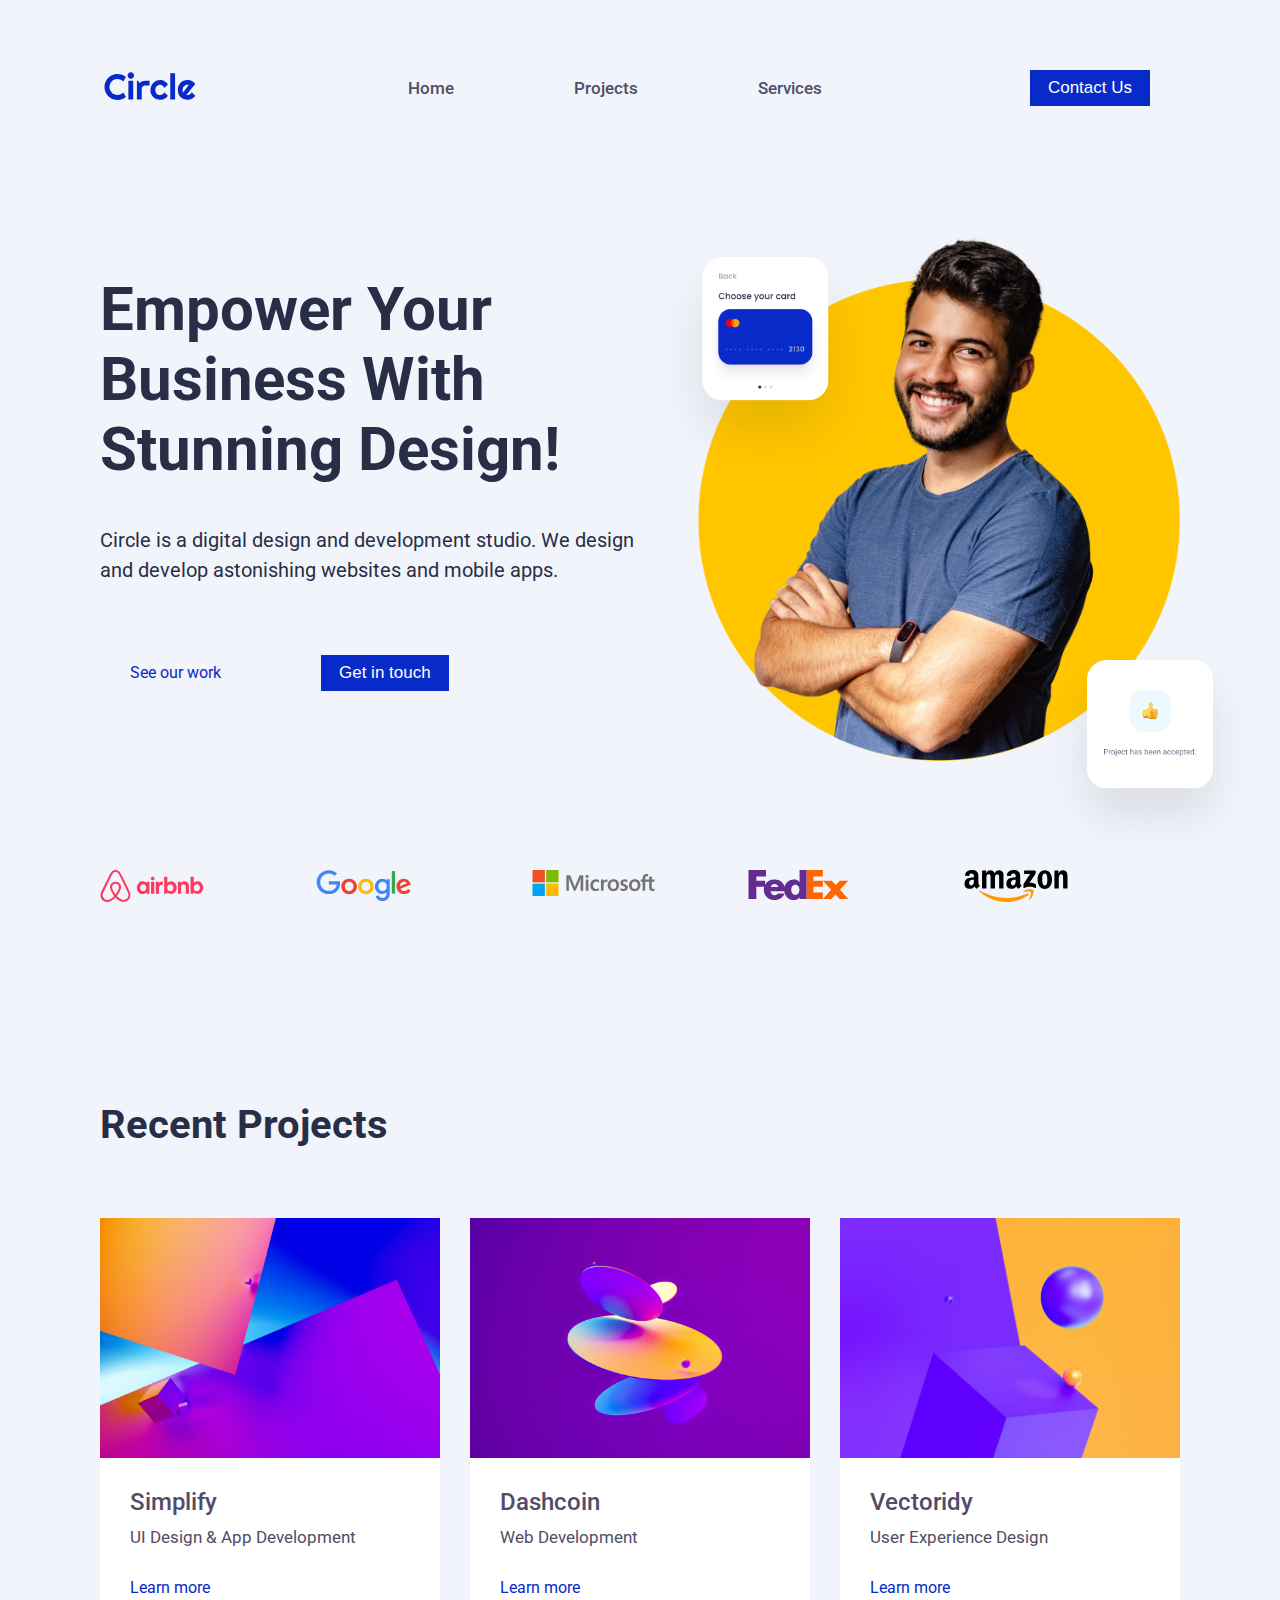
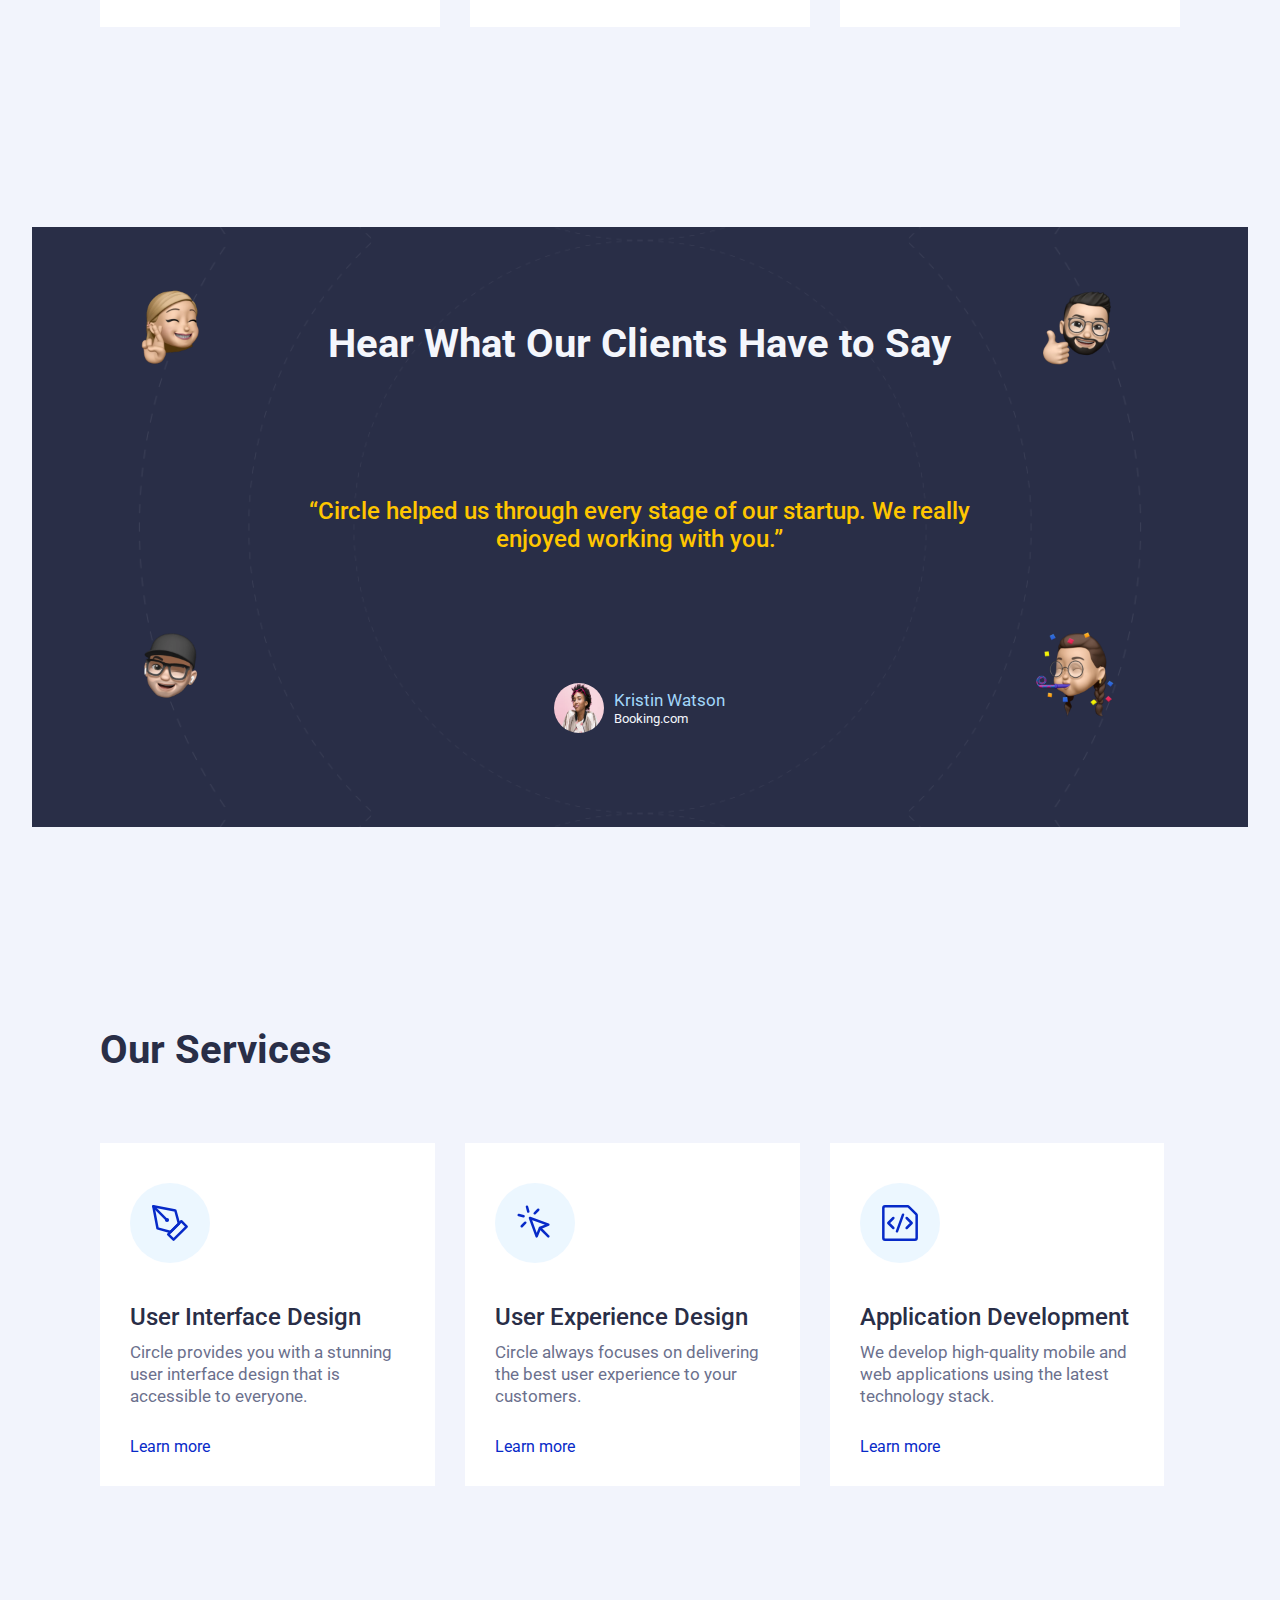
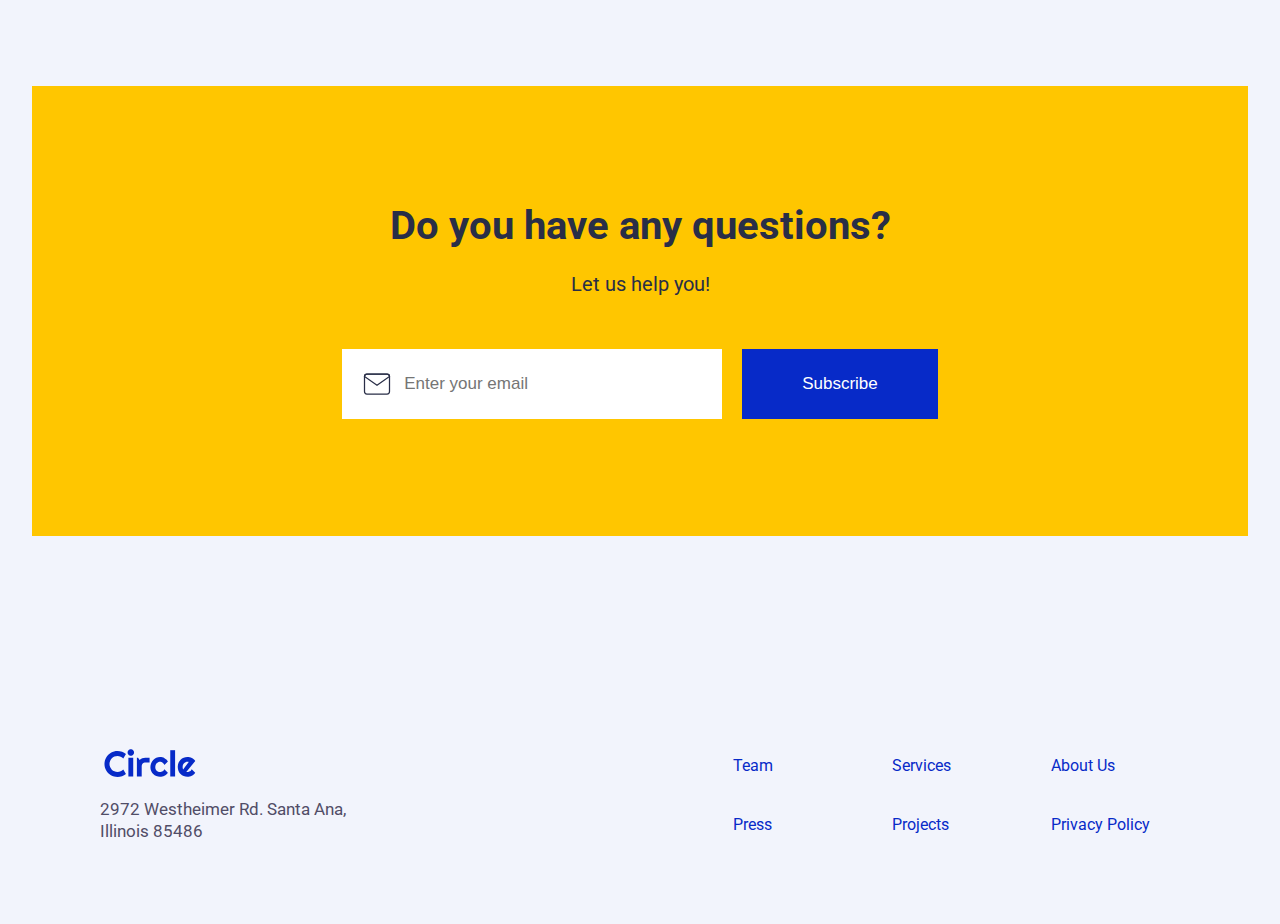
==== html/index.html @ 9dd22b5e "HTML and CSS completed for index, projects and contact - JS still pending" ====
<!DOCTYPE html>
<html lang="en">
  <head>
    <meta charset="UTF-8" />
    <meta http-equiv="X-UA-Compatible" content="IE=edge" />
    <meta name="viewport" content="width=device-width, initial-scale=1.0" />
    <title>Mid-Term Project_Index page_Bérenger Humeau</title>
    <link rel="stylesheet" href="/css/style.css" />

  </head>
  <body>
    <!-- Nav bar section -->
    <nav class="nav-bar">
      <div>
        <a class="nav-link" href="/html/index.html">
          <img class="circle-logo" src="/images/logos/circle.svg" alt="Circle logo" />
        </a>
      </div>
      <ul class="nav-menu">
        <li class="headline-medium">
          <a class="nav-link" href="/html/index.html">Home</a>
        </li>
        <li class="headline-medium">
          <a class="nav-link" href="/html/projects.html">Projects</a>
        </li>
        <li class="headline-medium">
          <a class="nav-link" href="/html/services.html">Services</a>
        </li>
        <li class="nav-menu-contact-item headline-medium">
          <a class="nav-link" href="/html/contact.html">Contact</a>
        </li>
      </ul>
      <div class="burger">
        <span class="burger-bar"></span>
        <span class="burger-bar"></span>
        <span class="burger-bar"></span>
      </div>
      <div class="nav-contact">
        <a href="/html/contact.html">
          <button class="btn contact-btn">Contact Us</button>
        </a>
      </div>
    </nav>

    <!-- Section 1 - Hero section -->
    <section class="hero-section">
      <article class="hero-article">
        <h1>Empower Your Business With Stunning Design!</h1>
        <p class="body-regular">
          Circle is a digital design and development studio. We design and
          develop astonishing websites and mobile apps.
        </p>
        <div class="hero-article-links">
          <a href="/html/contact.html">See our work</a>
          <a href="/html/contact.html">
            <button class="btn contact-btn">Get in touch</button>
          </a>
        </div>
      </article>
      <div class="hero-images">
        <img
          class="hero-img"
          src="/images/hero-section/hero-image.png"
          alt="Picture of a person smiling."
        />
        <img
          class="card-img"
          src="/images/hero-section/card-1.png"
          alt="Image of a credit card"
        />
        <img
          class="thumb-img"
          src="/images/hero-section/card-2.png"
          alt="Thumb up emoji."
        />
      </div>
    </section>

    <!-- Section 2 - Logo section -->
    <section class="logo-section">
      <img
        class="logo-airbnb"
        src="/images/logos/airbnb-logo.svg"
        alt="Airbnb logo"
      />
      <img
        class="logo-google"
        src="/images/logos/google-logo.svg"
        alt="Google logo"
      />
      <img
        class="logo-microsoft"
        src="/images/logos/microsoft-logo.svg"
        alt="Microsoft logo"
      />
      <img
        class="logo-fedex"
        src="/images/logos/fedex-logo.svg"
        alt="Fedex logo"
      />
      <img
        class="logo-amazon"
        src="/images/logos/amazon-logo.svg"
        alt="Amazon logo"
      />
    </section>

    <!-- Section 3 - Projects section -->
    <section class="project-section">
      <h3>Recent Projects</h3>
      <div class="project-div">
        <article class="individual-project">
          <img
            class="project-img"
            src="/images/projects-section-images/1.jpg"
            alt="First project image"
          />
          <p class="body-medium">Simplify</p>
          <p class="headline-regular">UI Design & App Development</p>
          <a class="learn-more" href="#individual-project-page">Learn more</a>
        </article>
        <article class="individual-project">
          <img
            class="project-img"
            src="/images/projects-section-images/2.jpg"
            alt="Second project image"
          />
          <p class="body-medium">Dashcoin</p>
          <p class="headline-regular">Web Development</p>
          <a class="learn-more" href="#individual-project-page">Learn more</a>
        </article>
        <article class="individual-project">
          <img
            class="project-img"
            src="/images/projects-section-images/3.jpg"
            alt="Third project image"
          />
          <p class="body-medium">Vectoridy</p>
          <p class="headline-regular">User Experience Design</p>
          <a class="learn-more" href="#individual-project-page">Learn more</a>
        </article>
      </div>
    </section>

    <!-- Section 4 - testimonial section -->
    <section class="testimonial-section">
      <div class="testimonial-container">
        <h3>Hear What Our Clients Have to Say</h3>
        <p class="body-medium">
          “Circle helped us through every stage of our startup. We really
          enjoyed working with you.”
        </p>
        <div class="testimonial-author">
          <img
            class="testimonial-profile-img"
            src="/images/testimonial-section/profile.png"
            alt="Picture of the person giving her testimonial."
          />
          <div class="testimonial-author-info">
            <p class="headline-regular">Kristin Watson</p>
            <p class="caption2-regular">Booking.com</p>
          </div>
        </div>
      </div>
      <img
        class="testimonial-emoji emoji-top-left"
        src="/images/testimonial-section/memoji-1.png"
        alt="Face emoji"
      />
      <img
        class="testimonial-emoji emoji-bottom-left"
        src="/images/testimonial-section/memoji-2.png"
        alt="Face emoji"
      />
      <img
        class="testimonial-emoji emoji-top-right"
        src="/images/testimonial-section/memoji-3.png"
        alt="Face emoji"
      />
      <img
        class="testimonial-emoji emoji-bottom-right"
        src="/images/testimonial-section/memoji-4.png"
        alt="Face emoji"
      />
    </section>
    <!-- Section 5 - services section -->
    <section class="services-section">
      <h3>Our Services</h3>
      <div class="services-div">
        <article class="individual-service">
          <div class="services-image service-img-1"></div>
          <p class="body-medium">User Interface Design</p>
          <p class="headline-regular">Circle provides you with a stunning user interface design that is accessible to everyone.</p>
          <a class="learn-more" href="#individual-service-page">Learn more</a>
        </article>
        <article class="individual-service">
          <div class="services-image service-img-2"></div>
          <p class="body-medium">User Experience Design</p>
          <p class="headline-regular">Circle always focuses on delivering the best user experience to your customers.</p>
          <a class="learn-more" href="#individual-service-page">Learn more</a>
        </article>
        <article class="individual-service">
          <div class="services-image service-img-3"></div>
          <p class="body-medium">Application Development</p>
          <p class="headline-regular">We develop high-quality mobile and web applications using the latest technology stack.</p>
          <a class="learn-more" href="#individual-service-page">Learn more</a>
        </article>
      </div>
    </section>
    <!-- Section 6 - subscribe section -->
    <section class="subscribe-section">
      <h3>Do you have any questions?</h3>
      <p class="body-regular subscribe-text">Let us help you!</p>
      <form action="" method="" class="subscribe-form">
        <div class="email-div">
          <img class="email-img" src="/images/mail.svg" alt="Image representing an envelope.">
          <input class="email-input headline-regular" type="email" placeholder="Enter your email">
        </div>
        <input class="btn subscribe-btn" type="submit" value="Subscribe">
      </form>
    </section>
    <!-- Footer section -->
    <footer class="footer-section">
      <div class="footer-company">
        <img class="circle-logo" src="/images/logos/circle.svg" alt="Circle logo" />
        <div class="company-address">
          <p class="address-line-1 headline-regular">2972 Westheimer Rd. Santa Ana,</p>
          <p class="address-line-2 headline-regular">Illinois 85486</p>
        </div>
      </div>
      <div class="footer-links">
          <a class="individual-footer-link" href="#">Team</a>
          <a class="individual-footer-link" href="#">Services</a>
          <a class="individual-footer-link" href="#">About Us</a>
          <a class="individual-footer-link" href="#">Press</a>
          <a class="individual-footer-link" href="/html/projects.html">Projects</a>
          <a class="individual-footer-link" href="#">Privacy Policy</a>
      </div>
    </footer>
    <script type="text/javascript" src="/js/index.js"></script>
  </body>
</html>
---- css/style.css ----
@import url('https://fonts.googleapis.com/css2?family=Roboto:ital,wght@0,400;0,500;0,700;1,400;1,500;1,700&display=swap');

/*--------------------------------------GENERAL STYLING----------------------------------------*/
body {
  background-color: #f2f4fc;
  font-family: "Roboto", sans-serif;
  margin: 0;
  padding: 0;
  color: #514d67;
}

a {
  text-decoration: none;
  color: #072ac8;
  cursor: pointer;
  margin: 30px;
}

.btn {
  background-color: #072ac8;
  border: none;
  color: #ffffff;
  font-size: 17px;
  font-weight: 500;
  padding: 8px 18px;
}

.btn:hover {
  background-color: #292e47;
  cursor: pointer;
}

.circle-logo{
  height: 30px;
  width: 100px;
}


/*--------------------------------------FONTS----------------------------------------*/
h1 {
  color: #292e47;
  font-size: 60px;
  font-weight: 700;
  line-height: 70px;
  margin: 0;
}

h2 {
  font-size: 50px;
  font-weight: 700;
  line-height: 58px;
  margin: 0;
}

h3 {
  color: #292e47;
  font-size: 40px;
  font-weight: 700;
  line-height: 46px;
  margin: 0;
}

h4 {
  font-size: 24px;
  font-weight: 700;
  line-height: 28px;
  margin: 0;
}

.body-regular {
  color: #292e47;
  font-size: 20px;
  font-weight: 400;
  line-height: 30px;
  margin: 0;
}

.body-medium {
  font-size: 24px;
  font-weight: 500;
  line-height: 28px;
  margin: 0;
}

.headline-medium {
  font-size: 17px;
  font-weight: 500;
  line-height: 22px;
  margin: 0;
}

.headline-regular {
  font-size: 17px;
  font-weight: 400;
  line-height: 22px;
  margin: 0;
}

.caption2-regular {
  font-size: 13px;
  font-weight: 400;
  line-height: 16px;
  margin: 0;
}




/*--------------------------------------NAV SECTION----------------------------------------*/
.burger {
  display: none;
  cursor: pointer;
}

.burger-bar {
  background-color: #292e47;
  display: block;
  margin: 5px auto;
  height: 3px;
  width: 25px;
}

.nav-bar {
  display: flex;
  align-items: center;
  justify-content: space-between;
  margin: 70px 100px 70px 70px;
  transition: 0.3s ease-in-out;
  /*Look for some transition / animation to get a X to close the burger menu*/
}

.nav-link,
.nav-link:active {
  color: inherit;
  transition: 0.5s ease;
}

.nav-menu > li > a:hover {
  color: #072ac8;
}

.nav-menu {
  list-style-type: none;
  padding: 0;
  margin: 0;
  display: flex;
  align-items: center;
  justify-content: space-around;
  gap: 60px;
}

.nav-menu-contact-item{
  display: none;
}


/*--------------------------------------SECTION 1 - HERO SECTION----------------------------------------*/
.hero-images {
  max-width: 50%;
  position: relative;
}

.hero-img {
  height: auto;
  max-width: 100%;
}

.card-img {
  position: absolute;
  max-width: 250px;
  right: 60%;
}

.thumb-img {
  position: absolute;
  height: auto;
  max-width: 230px;
  left: 70%;
  top: 75%;
}

.hero-section {
  display: flex;
  align-items: center;
  margin: 50px 100px;
  padding-top: 50px;
  gap: 60px;
}

.hero-article {
  display: flex;
  flex-direction: column;
  align-content: center;
  max-width: 50%;
  gap: 40px;
}

.hero-article-links {
  display: flex;
  align-items: baseline;
  gap: 40px;
}

/*--------------------------------------SECTION 2 - LOGO SECTION----------------------------------------*/
.logo-section {
  display: grid;
  grid-template-columns: repeat(5, 1fr);
  margin: 100px;
}

/*--------------------------------------SECTION 3 - PROJECT SECTION----------------------------------------*/
.project-section {
  margin: 200px 100px;
}

.project-section h3 {
  margin-bottom: 70px;
}

.project-div {
  display: flex;
  flex-flow: wrap;
  gap: 30px;
}

.individual-project {
  background-color: #ffffff;
  display: flex;
  flex-direction: column;
}

.individual-project .body-medium {
  margin: 30px 30px 10px;
}

.individual-project .headline-regular {
  margin-left: 30px;
}

.project-img {
  height: 240px;
  width: 340px;
  object-fit: cover;
}

/*--------------------------------------SECTION 4 - TESTIMONIAL SECTION----------------------------------------*/
.testimonial-section {
  background-color: #292e47;
  background-image: url("/images/testimonial-section/orbit.png");
  background-position: center;
  background-size: contain;
  height: 600px;
  max-width: 95%;
  margin: 0px auto 200px;
  position: relative;
}

.testimonial-author {
  display: flex;
  align-items: center;
  gap: 10px;
}

.testimonial-container {
  display: flex;
  flex-direction: column;
  align-items: center;
  justify-content: center;
  gap: 130px;
  height: 100%;
  max-width: 55%;
  margin: auto;
}

.testimonial-emoji {
  position: absolute;
  height: 100px;
  width: 100px;
}

.emoji-top-left {
  left: 7%;
  bottom: 75%;
}

.emoji-bottom-left {
  left: 7%;
  bottom: 18%;
}

.emoji-top-right {
  left: 82%;
  bottom: 75%;
}

.emoji-bottom-right {
  left: 82%;
  bottom: 18%;
}

.testimonial-profile-img {
  height: 50px;
  width: 50px;
  border-radius: 50%;
}

.testimonial-section h3 {
  color: #f4f6fc;
  text-align: center;
}

.testimonial-section .body-medium {
  color: #ffc600;
  text-align: center;
}

.testimonial-section .headline-regular {
  color: #a2d6f9;
}

.testimonial-section .caption2-regular {
  color: #f4f6fc;
}

/*--------------------------------------SECTION 5 - SERVICE SECTION----------------------------------------*/
.services-section {
  margin: 200px 100px;
}

.services-section .body-medium {
  color: #292e47;
  margin: 0px 30px;
}

.services-section .headline-regular {
  color: #6B708D;
  margin: 10px 30px 0px;
}

.services-section h3 {
  margin-bottom: 70px;
}

.services-div {
  display: flex;
  flex-flow: wrap;
  gap: 30px;
}

.individual-service {
  background-color: #ffffff;
  display: flex;
  flex-direction: column;
  width: 31%;
}

.services-image {
  background-color: #ECF7FF;
  background-repeat: no-repeat;
  background-position: center;
  border-radius: 50%;
  height: 80px;
  width: 80px;
  margin: 40px 30px;
}

.service-img-1 {
  background-image: url("/images/services-section/1.svg");
}

.service-img-2 {
  background-image: url("/images/services-section/2.svg");
}

.service-img-3 {
  background-image: url("/images/services-section/3.svg");
}


/*--------------------------------------SECTION 6 - SUBSCRIBE SECTION----------------------------------------*/
.subscribe-section{
  background-color: #FFC600;
  height: 450px;
  max-width: 95%;
  margin: 0px auto 200px;
  display: flex;
  flex-direction: column;
  align-items: center;
  justify-content: center;
  text-align: center;
}

.email-div{
  background-color: #ffffff;
  height: 70px;
  width: 380px;
  display: flex;
  align-items: center;
  gap: 10px;
}

.email-img{
  height: 30px;
  width: 30px;
  margin-left: 20px;
}

.email-input{
  border: none;
  height: 95%;
  width: 90%;
}

.subscribe-form{
  display: flex;
  gap: 20px;
}

.subscribe-btn{
  padding: 15px 60px;
}

.subscribe-text{
  margin: 20px 0px 50px;
}


/*--------------------------------------PROJECTS PAGE - MAIN PROJECT SECTION----------------------------------------*/
.main-project-section {
  margin: 150px 100px;
}

.main-project-img{
  height: 470px;
  width: 100%;
  margin: 80px auto;
}

.main-project-theme-date{
  display: flex;
  justify-content: space-between;
  flex-flow: wrap;
  margin-top: 20px;
}


/*----------------------------------------CONTACT US PAGE - MAIN SECTION-------------------------------------------*/
.contact-us-section{
  margin: 120px 100px;
}

.contact-us-form{
  display: flex;
  flex-direction: column;
  margin-top: 60px;
  gap: 40px;
}

.contact-us-email-phone{
  display: flex;
  gap: 40px;
}

.contact-us-input-div{
  display: flex;
  flex-direction: column;
  width: 100%;
  gap: 10px;
}

.contact-us-input-content{
  background-color: rgba(107, 112, 141, 0.1);
  border: none;
  padding-left: 20px;
}

.contact-us-input-div textarea{
  padding-top: 20px;
}

.contact-us-input-short{
  height: 60px;
}

.submit-btn{
  height: 80px;
}


/*----------------------------------------FOOTER SECTION-------------------------------------------*/
.footer-section{
  display: flex;
  justify-content: space-between;
  align-items: center;
  margin: 70px 100px;
}

.footer-company{
  display: flex;
  flex-direction: column;
  gap: 20px;
}

.footer-links{
  display: grid;
  grid-template-columns: repeat(3, 2fr);
}

.individual-footer-link{
  margin: 20px 30px;
}




/*------------------------------------------------- MEDIA QUERIES Mobile 1024px----------------------------------------------*/
@media (max-width: 1024px) {
  /*---NAV SECTION---*/
  .burger {
    display: block;
  }

  .burger.active .burger-bar:nth-child(2) {
    opacity: 0;
  }

  .burger.active .burger-bar:nth-child(1) {
    transform: translateY(8px) rotate(45deg);
  }

  .burger.active .burger-bar:nth-child(3) {
    transform: translateY(-8px) rotate(-45deg);
  }

  .nav-bar {
    margin: 50px 55px 50px 25px;
  }
  
  .nav-contact {
    display: none;
  }

  .nav-menu {
    background-color: #f2f4fc;
    position: fixed;
    left: -100%;
    top: 175px;
    flex-direction: column;
    text-align: center;
    transition: 0.3s;
    width: 100%;
    gap: 16px;
    padding-bottom: 25px;
  }

  .nav-menu.active {
    left: 0;
  }

  .nav-menu-contact-item{
    display: block;
  }

  /*---SECTION 1 - HERO SECTION---*/
  .hero-section {
    flex-flow: wrap;
    margin: 50px 50px;
  }

  .hero-article {
    max-width: 100%;
    align-items: center;
    text-align: center;
  }

  .hero-images {
    max-width: 100%;
  }

  /*---SECTION 2 - LOGO SECTION---*/
  .logo-section {
    flex-wrap: wrap;
    margin: 120px 50px;
    gap: 100px;
  }

  .logo-amazon {
    display: none;
  }

  .logo-airbnb {
    grid-column: 2 / 3;
    grid-row: 1;
  }

  .logo-google {
    grid-column: 4 / 5;
    grid-row: 1;
  }

  .logo-microsoft {
    grid-column: 2 / 3;
    grid-row: 2;
  }

  .logo-fedex {
    grid-column: 4 / 5;
    grid-row: 2;
  }

/*---SECTION 3 - PROJECT SECTION---*/
  .project-section {
    margin: 130px 50px;
  }

  .project-section h3 {
    margin-bottom: 50px;
  }

/*---SECTION 4 - TESTIMONIAL SECTION---*/
  .testimonial-section {
    margin-bottom: 100px;
  }


/*---SECTION 5 - SERVICE SECTION---*/
.services-section{
  margin: 100px 50px;
}

.services-section h3 {
  margin-bottom: 50px;
}

.individual-service {
  width: 45%;
}

/*---SECTION 6 - SUBSCRIBE SECTION---*/
.subscribe-section{
  margin: 0px auto 80px;
}

/*---CONTACT US PAGE - MAIN SECTION---*/
.contact-us-section{
  margin: 90px 50px;
}


/*---PROJECTS PAGE - MAIN PROJECT SECTION---*/
.main-project-section {
  margin: 100px 50px;
}

.main-project-img{
  height: 300px;
  margin: 40px auto;
}

.main-project-theme-date{
  margin-top: 10px;
}


/*---FOOTER SECTION---*/
.footer-section{
  margin: 50px 40px;
  justify-content: space-around;
}

}

/*------------------------------------------------- MEDIA QUERIES Mobile max-width 760px----------------------------------------------*/
@media (max-width: 760px) {
  /*---SECTION 3 - PROJECT SECTION---*/
  .individual-project{
    width: 100%;
  }

  .project-img{
    width: 100%;
  }
  
  /*---SECTION 4 - TESTIMONIAL SECTION---*/
  .testimonial-container {
    gap: 90px;
    max-width: 90%;
  }

  .testimonial-emoji {
    display: none;
  }

  .testimonial-section {
    max-width: 100%;
  }

/*---SECTION 5 - SERVICE SECTION---*/
.individual-service {
  width: 100%;
}

/*---SECTION 6 - SUBSCRIBE SECTION---*/
.subscribe-section{
  max-width: 100%;
}

.subscribe-form{
  flex-direction: column;
  gap: 20px;
}

.subscribe-btn{
  height: 70px;
}

/*---CONTACT US PAGE - MAIN SECTION---*/
.contact-us-section{
  margin: 90px 50px;
}

.contact-us-form{
  margin-top: 40px;
  gap: 20px;
}

.contact-us-email-phone{
  display: flex;
  flex-direction: column;
  gap: 20px;
}


/*---FOOTER SECTION---*/
.footer-section{
  flex-flow: wrap;
  justify-content: center;
  margin: 30px 50px 100px;
}

.footer-company{
  align-items: center;
  text-align: center;
  margin-bottom: 20px;
}

.individual-footer-link{
  margin: 10px 30px;
}

}

/*------------------------------------------------- MEDIA QUERIES Mobile max-width 420px----------------------------------------------*/
@media (max-width: 420px) {
  h1 {
    font-size: 40px;
    line-height: 50px;
  }

  /*---NAV SECTION---*/
  .nav-menu {
    top: 110px;
  }

  .nav-bar {
    margin: 30px 40px 30px 15px;
  }

  /*---SECTION 1 - HERO SECTION---*/
  .hero-section {
    flex-flow: wrap;
    margin: 0px 30px;
  }

  .hero-article-links {
    flex-direction: column-reverse;
    align-items: center;
    gap: 20px;
  }

  .card-img {
    display: none;
  }

  .thumb-img {
    display: none;
  }

  /*---SECTION 2 - LOGO SECTION---*/
  .logo-section {
    flex-wrap: wrap;
    margin: 80px 30px;
    gap: 70px;
  }

  .logo-airbnb {
    grid-column: 1 / 2;
  }

  .logo-google {
    grid-column: 2 / 3;
  }

  .logo-microsoft {
    grid-column: 1 / 2;
  }

  .logo-fedex {
    grid-column: 2 / 3;
  }

  /*---SECTION 3 - PROJECT SECTION---*/
  .project-section {
    margin: 90px 30px;
  }

  .project-section h3 {
    font-size: 30px;
    margin-bottom: 30px;
    text-align: center;
  }

  .project-img {
    max-width: 100%;
  }

/*---SECTION 5 - SERVICES SECTION---*/
.services-section{
  margin: 50px 30px;
}

.services-section h3 {
  margin-bottom: 30px;
}

/*---SECTION 6 - SUBSCRIBE SECTION---*/
.subscribe-section{
  margin-bottom: 50px;
}

.email-div{
  width: 95%;
}

.subscribe-btn{
  width: 95%;
}

/*---CONTACT US PAGE - MAIN SECTION---*/
.contact-us-section{
  margin: 90px 30px;
}

.contact-us-form{
  margin-top: 30px;
}

.contact-us-input-div{
  gap: 5px;
}

.submit-btn{
  height: 60px;
}

/*---FOOTER SECTION---*/
.footer-section{
  margin: 30px 50px 50px;
}


}
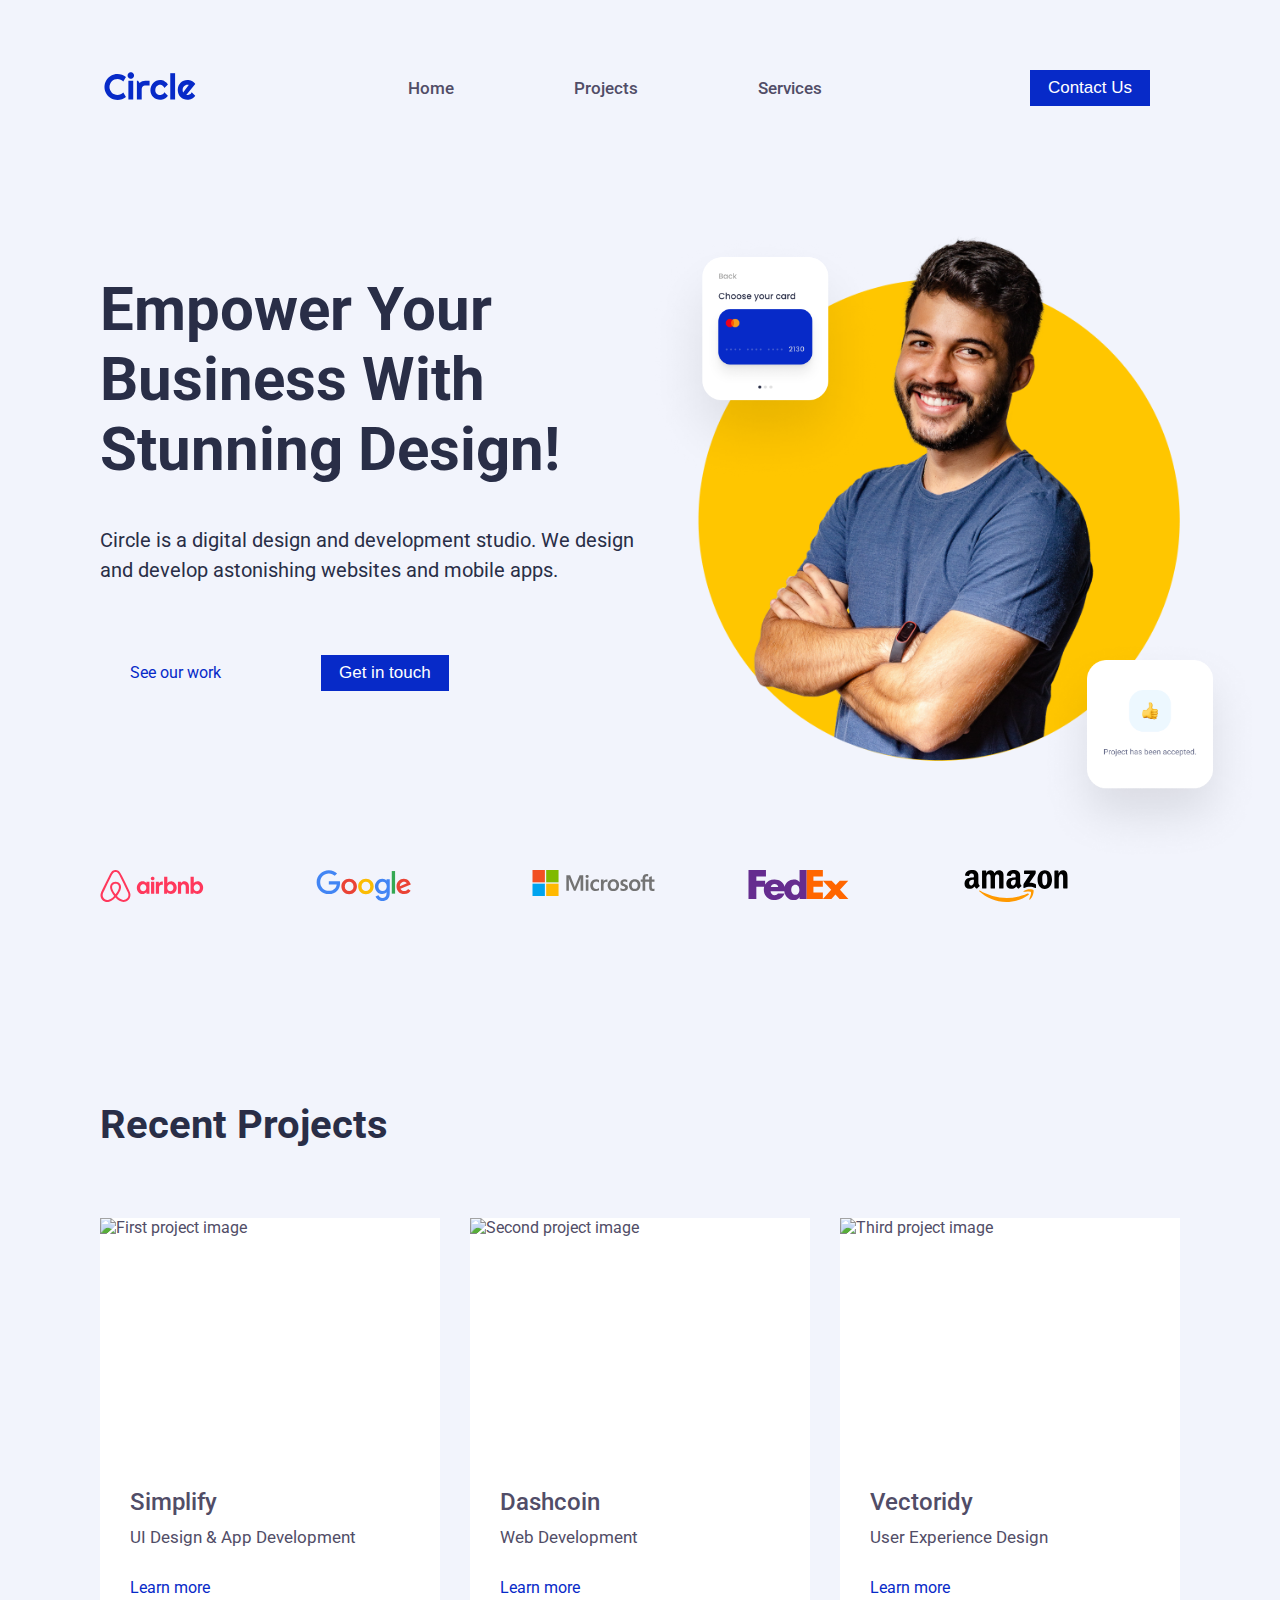
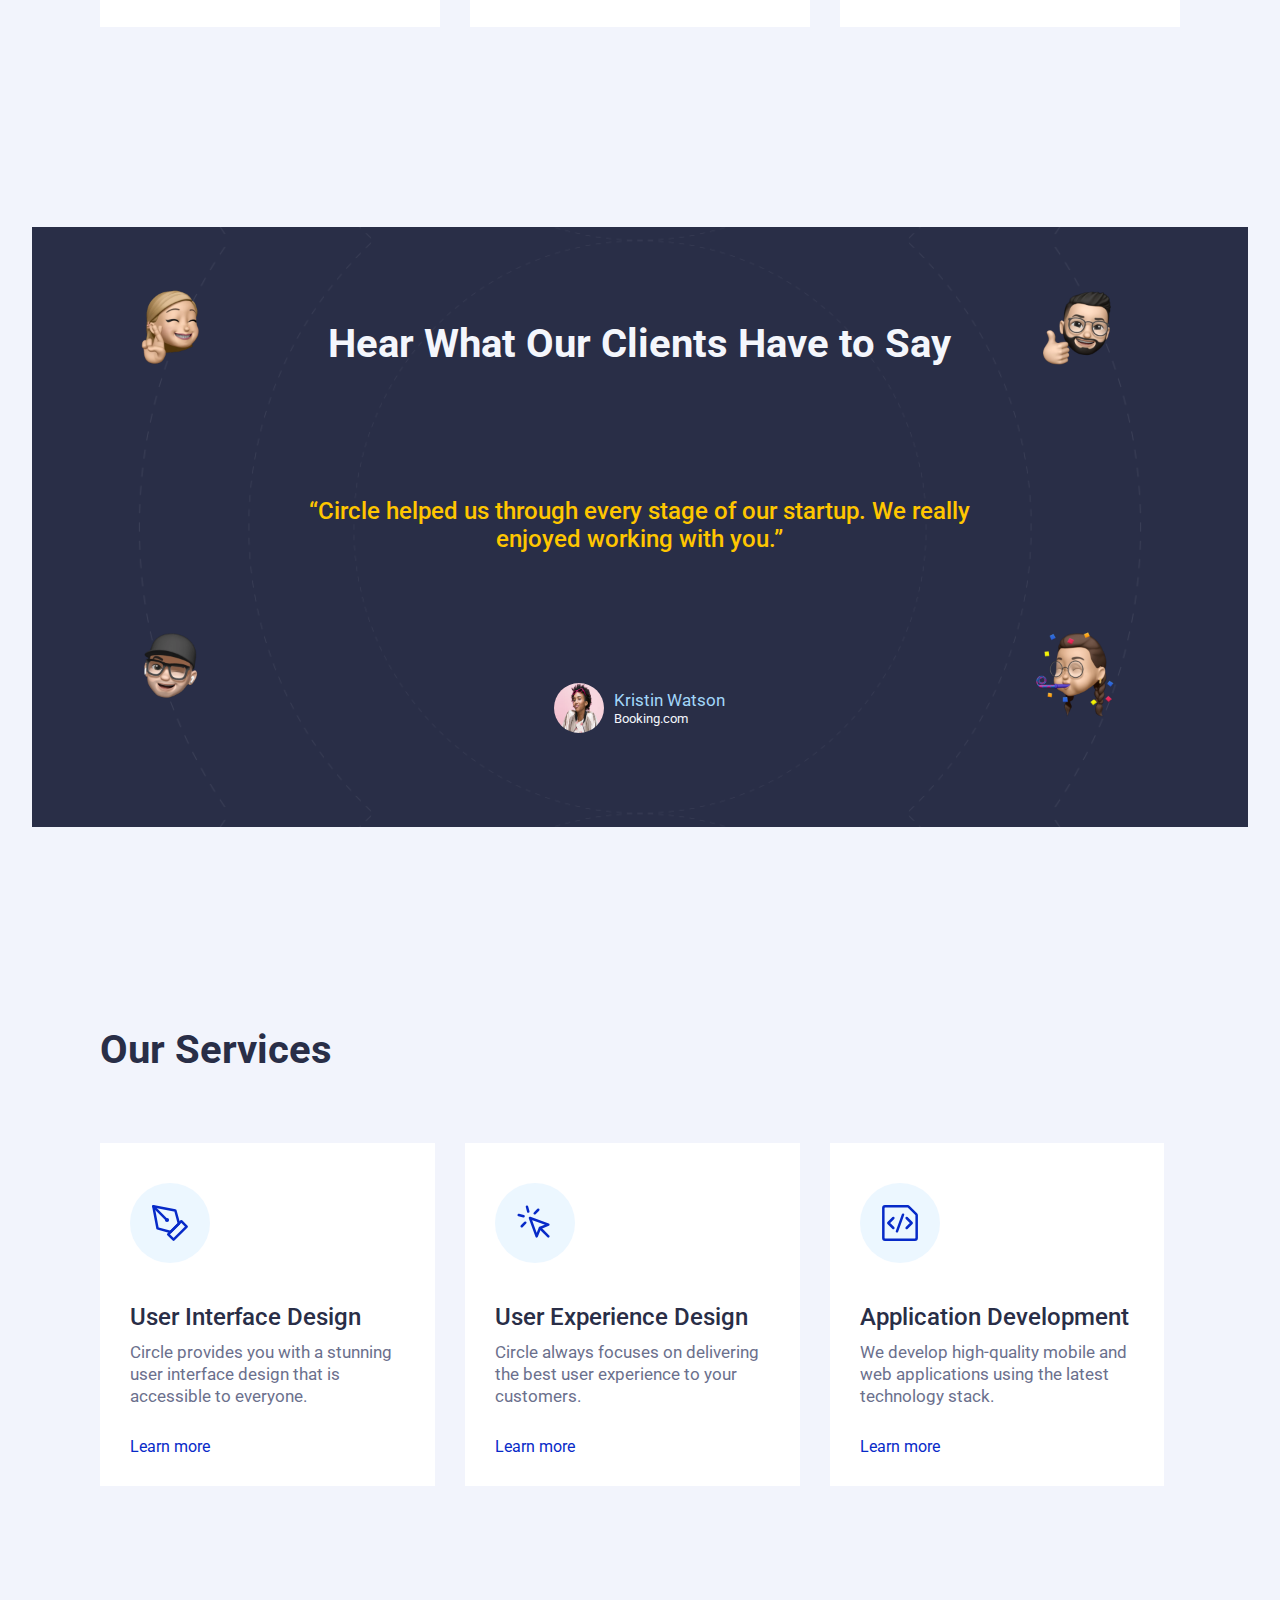
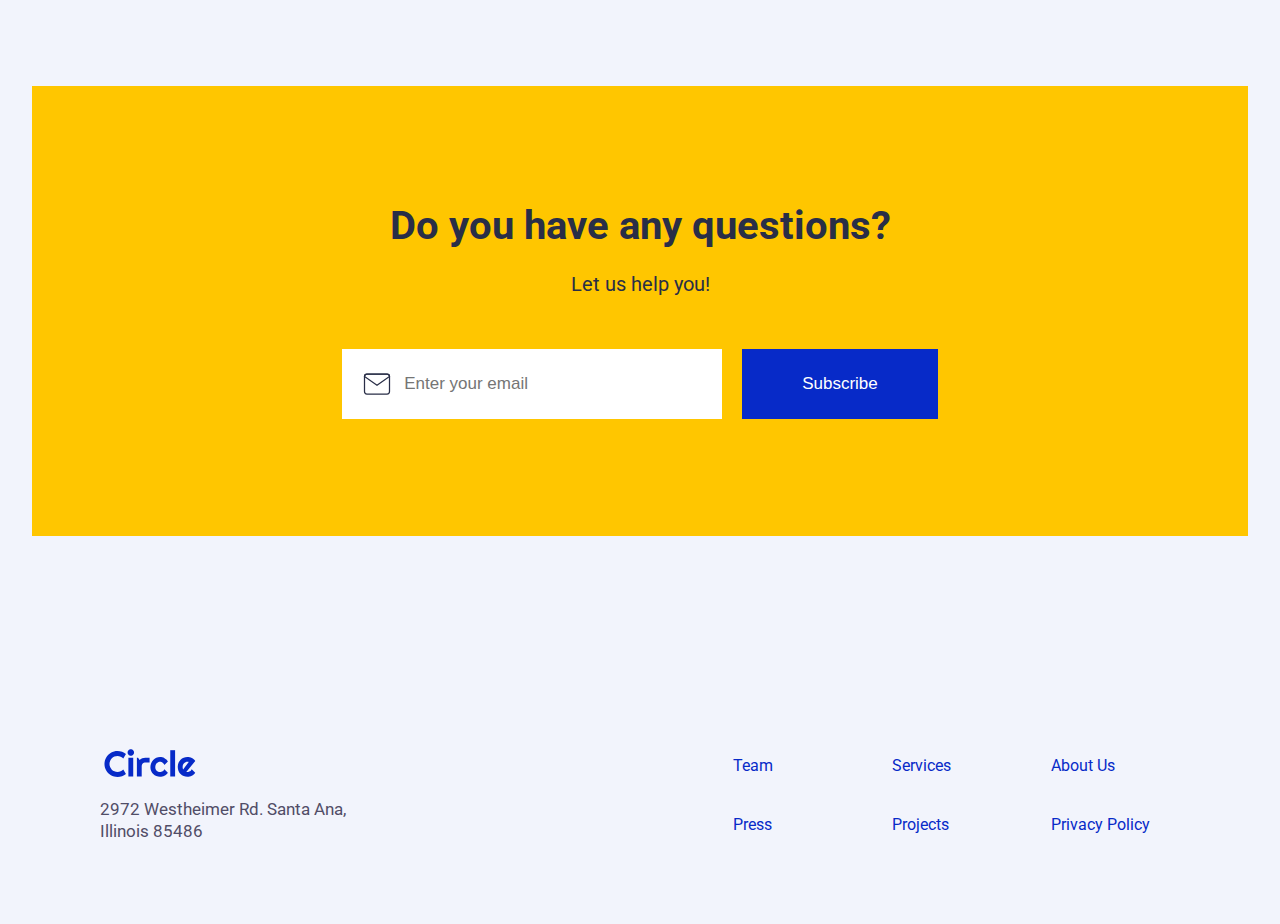
==== commit d8b9eb92: "Creation of db.json file to have a fake API - update the JS files to interact with this updated API" ====
--- a/html/index.html
+++ b/html/index.html
@@ -5,15 +5,23 @@
     <meta http-equiv="X-UA-Compatible" content="IE=edge" />
     <meta name="viewport" content="width=device-width, initial-scale=1.0" />
     <title>Mid-Term Project_Index page_Bérenger Humeau</title>
+    <!-- Favicon -->
+    <link rel="icon" href="/images/favicon.png" />
+    <!-- Icon from https://www.flaticon.com/free-icons/programming -->
+
+    <!-- Style sheet css -->
     <link rel="stylesheet" href="/css/style.css" />
-
   </head>
   <body>
     <!-- Nav bar section -->
     <nav class="nav-bar">
       <div>
         <a class="nav-link" href="/html/index.html">
-          <img class="circle-logo" src="/images/logos/circle.svg" alt="Circle logo" />
+          <img
+            class="circle-logo"
+            src="/images/logos/circle.svg"
+            alt="Circle logo"
+          />
         </a>
       </div>
       <ul class="nav-menu">
@@ -24,7 +32,7 @@
           <a class="nav-link" href="/html/projects.html">Projects</a>
         </li>
         <li class="headline-medium">
-          <a class="nav-link" href="/html/services.html">Services</a>
+          <a class="nav-link" href="#">Services</a>
         </li>
         <li class="nav-menu-contact-item headline-medium">
           <a class="nav-link" href="/html/contact.html">Contact</a>
@@ -112,31 +120,37 @@
         <article class="individual-project">
           <img
             class="project-img"
-            src="/images/projects-section-images/1.jpg"
+            src=""
             alt="First project image"
           />
-          <p class="body-medium">Simplify</p>
-          <p class="headline-regular">UI Design & App Development</p>
+          <p class="body-medium individual-projects-title">Simplify</p>
+          <p class="headline-regular individual-projects-theme">
+            UI Design & App Development
+          </p>
           <a class="learn-more" href="#individual-project-page">Learn more</a>
         </article>
         <article class="individual-project">
           <img
             class="project-img"
-            src="/images/projects-section-images/2.jpg"
+            src=""
             alt="Second project image"
           />
-          <p class="body-medium">Dashcoin</p>
-          <p class="headline-regular">Web Development</p>
+          <p class="body-medium individual-projects-title">Dashcoin</p>
+          <p class="headline-regular individual-projects-theme">
+            Web Development
+          </p>
           <a class="learn-more" href="#individual-project-page">Learn more</a>
         </article>
         <article class="individual-project">
           <img
             class="project-img"
-            src="/images/projects-section-images/3.jpg"
+            src=""
             alt="Third project image"
           />
-          <p class="body-medium">Vectoridy</p>
-          <p class="headline-regular">User Experience Design</p>
+          <p class="body-medium individual-projects-title">Vectoridy</p>
+          <p class="headline-regular individual-projects-theme">
+            User Experience Design
+          </p>
           <a class="learn-more" href="#individual-project-page">Learn more</a>
         </article>
       </div>
@@ -190,19 +204,28 @@
         <article class="individual-service">
           <div class="services-image service-img-1"></div>
           <p class="body-medium">User Interface Design</p>
-          <p class="headline-regular">Circle provides you with a stunning user interface design that is accessible to everyone.</p>
+          <p class="headline-regular">
+            Circle provides you with a stunning user interface design that is
+            accessible to everyone.
+          </p>
           <a class="learn-more" href="#individual-service-page">Learn more</a>
         </article>
         <article class="individual-service">
           <div class="services-image service-img-2"></div>
           <p class="body-medium">User Experience Design</p>
-          <p class="headline-regular">Circle always focuses on delivering the best user experience to your customers.</p>
+          <p class="headline-regular">
+            Circle always focuses on delivering the best user experience to your
+            customers.
+          </p>
           <a class="learn-more" href="#individual-service-page">Learn more</a>
         </article>
         <article class="individual-service">
           <div class="services-image service-img-3"></div>
           <p class="body-medium">Application Development</p>
-          <p class="headline-regular">We develop high-quality mobile and web applications using the latest technology stack.</p>
+          <p class="headline-regular">
+            We develop high-quality mobile and web applications using the latest
+            technology stack.
+          </p>
           <a class="learn-more" href="#individual-service-page">Learn more</a>
         </article>
       </div>
@@ -213,28 +236,44 @@
       <p class="body-regular subscribe-text">Let us help you!</p>
       <form action="" method="" class="subscribe-form">
         <div class="email-div">
-          <img class="email-img" src="/images/mail.svg" alt="Image representing an envelope.">
-          <input class="email-input headline-regular" type="email" placeholder="Enter your email">
-        </div>
-        <input class="btn subscribe-btn" type="submit" value="Subscribe">
+          <img
+            class="email-img"
+            src="/images/mail.svg"
+            alt="Image representing an envelope."
+          />
+          <input
+            class="email-input headline-regular"
+            type="email"
+            placeholder="Enter your email"
+          />
+        </div>
+        <input class="btn subscribe-btn" type="submit" value="Subscribe" />
       </form>
     </section>
     <!-- Footer section -->
     <footer class="footer-section">
       <div class="footer-company">
-        <img class="circle-logo" src="/images/logos/circle.svg" alt="Circle logo" />
+        <img
+          class="circle-logo"
+          src="/images/logos/circle.svg"
+          alt="Circle logo"
+        />
         <div class="company-address">
-          <p class="address-line-1 headline-regular">2972 Westheimer Rd. Santa Ana,</p>
+          <p class="address-line-1 headline-regular">
+            2972 Westheimer Rd. Santa Ana,
+          </p>
           <p class="address-line-2 headline-regular">Illinois 85486</p>
         </div>
       </div>
       <div class="footer-links">
-          <a class="individual-footer-link" href="#">Team</a>
-          <a class="individual-footer-link" href="#">Services</a>
-          <a class="individual-footer-link" href="#">About Us</a>
-          <a class="individual-footer-link" href="#">Press</a>
-          <a class="individual-footer-link" href="/html/projects.html">Projects</a>
-          <a class="individual-footer-link" href="#">Privacy Policy</a>
+        <a class="individual-footer-link" href="#">Team</a>
+        <a class="individual-footer-link" href="#">Services</a>
+        <a class="individual-footer-link" href="#">About Us</a>
+        <a class="individual-footer-link" href="#">Press</a>
+        <a class="individual-footer-link" href="/html/projects.html"
+          >Projects</a
+        >
+        <a class="individual-footer-link" href="#">Privacy Policy</a>
       </div>
     </footer>
     <script type="text/javascript" src="/js/index.js"></script>
--- a/css/style.css
+++ b/css/style.css
@@ -35,6 +35,15 @@
   width: 100px;
 }
 
+.form-error{
+  border: 1px solid red;
+}
+
+.form-success{
+  border: 1px solid green;
+}
+
+
 
 /*--------------------------------------FONTS----------------------------------------*/
 h1 {
@@ -103,6 +112,22 @@
   margin: 0;
 }
 
+.form-error-message{
+  font-size: 13px;
+  font-weight: 400;
+  line-height: 16px;
+  margin: 0;
+  color: red;
+}
+
+.subscribe-error-message{
+  display: block;
+  font-size: 13px;
+  font-weight: 400;
+  line-height: 16px;
+  margin: 0;
+  color: red;
+}
 
 
 
@@ -219,6 +244,7 @@
 
 .project-div {
   display: flex;
+  justify-content: space-between;
   flex-flow: wrap;
   gap: 30px;
 }
@@ -424,6 +450,14 @@
   margin: 20px 0px 50px;
 }
 
+.subscribe-success{
+  background-color: #e4e6f0;
+  width: 400px;
+  height: 70px;
+  justify-content: center;
+  align-items: center;
+}
+
 
 /*--------------------------------------PROJECTS PAGE - MAIN PROJECT SECTION----------------------------------------*/
 .main-project-section {
@@ -433,6 +467,7 @@
 .main-project-img{
   height: 470px;
   width: 100%;
+  object-fit: cover;
   margin: 80px auto;
 }
 
@@ -484,6 +519,12 @@
 
 .submit-btn{
   height: 80px;
+}
+
+.submit-success{
+  background-color: #e4e6f0;
+  padding: 30px;
+  text-align: center;
 }
 
 
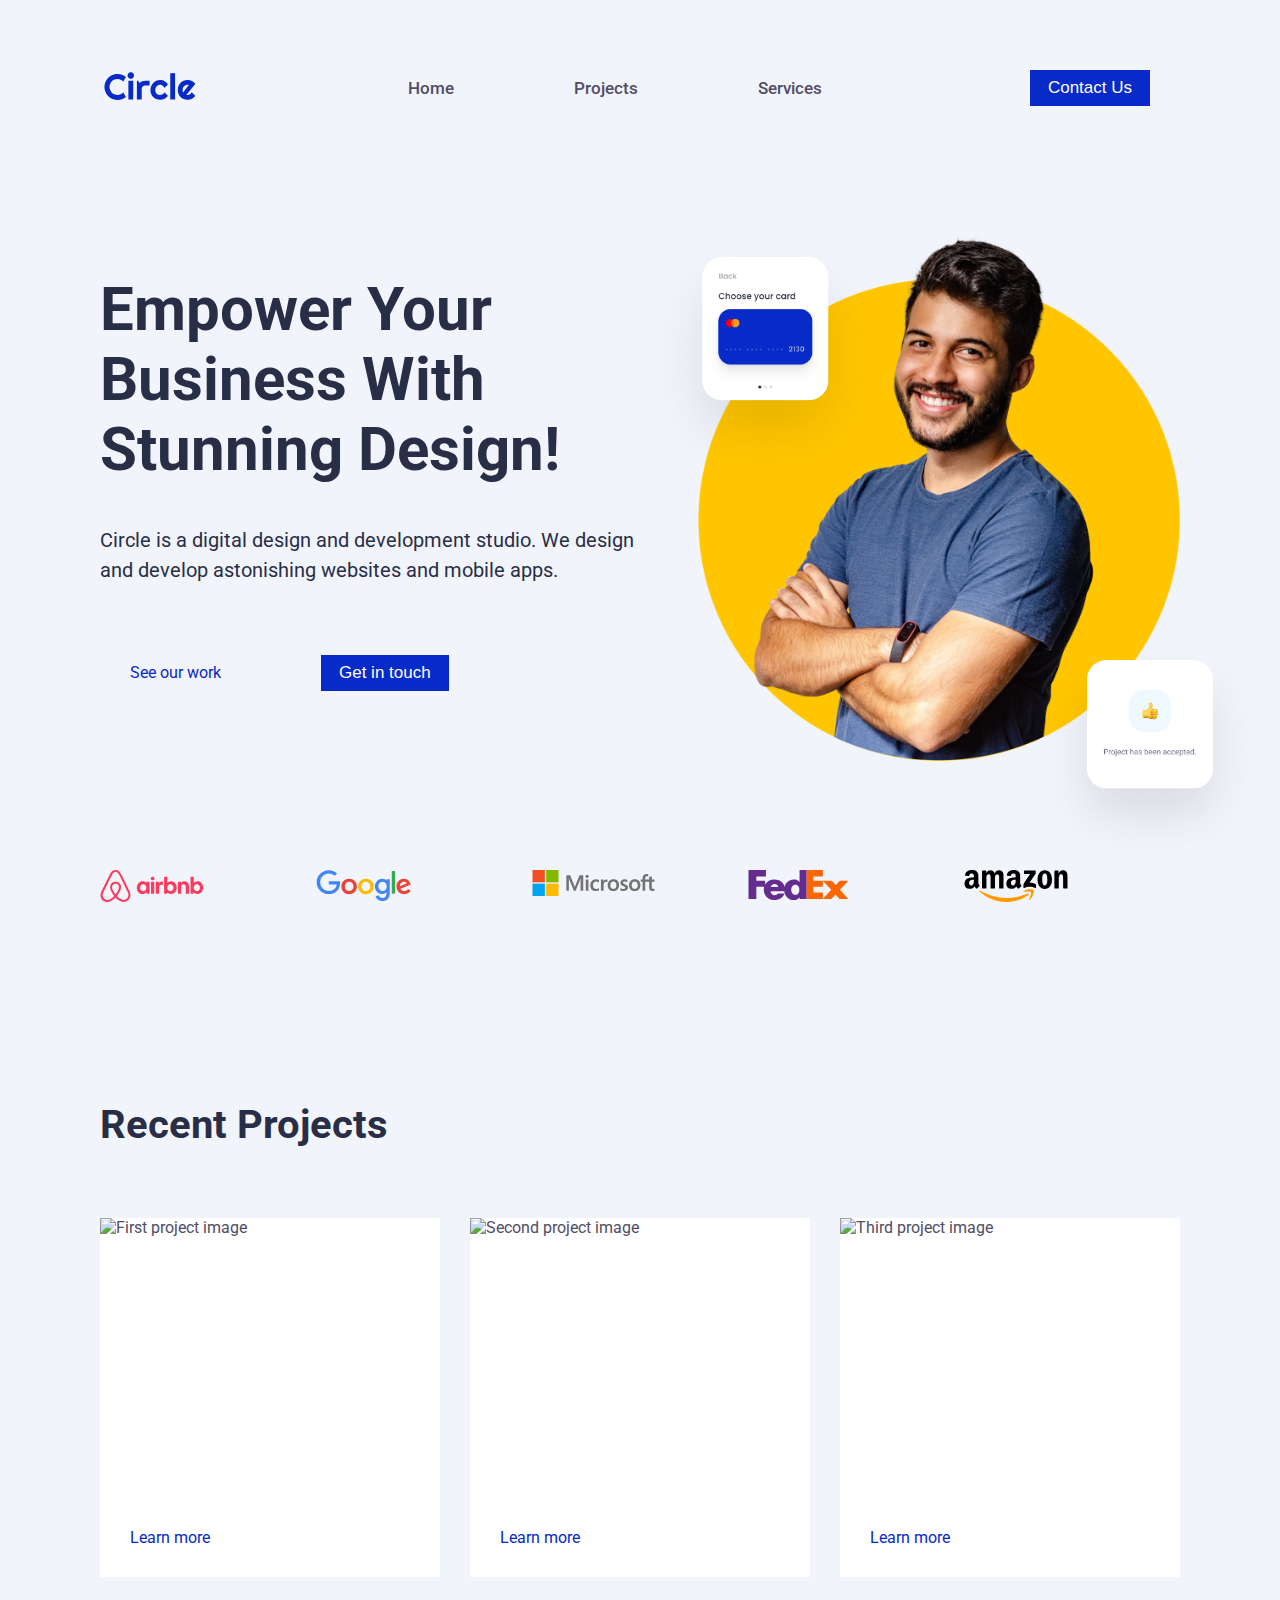
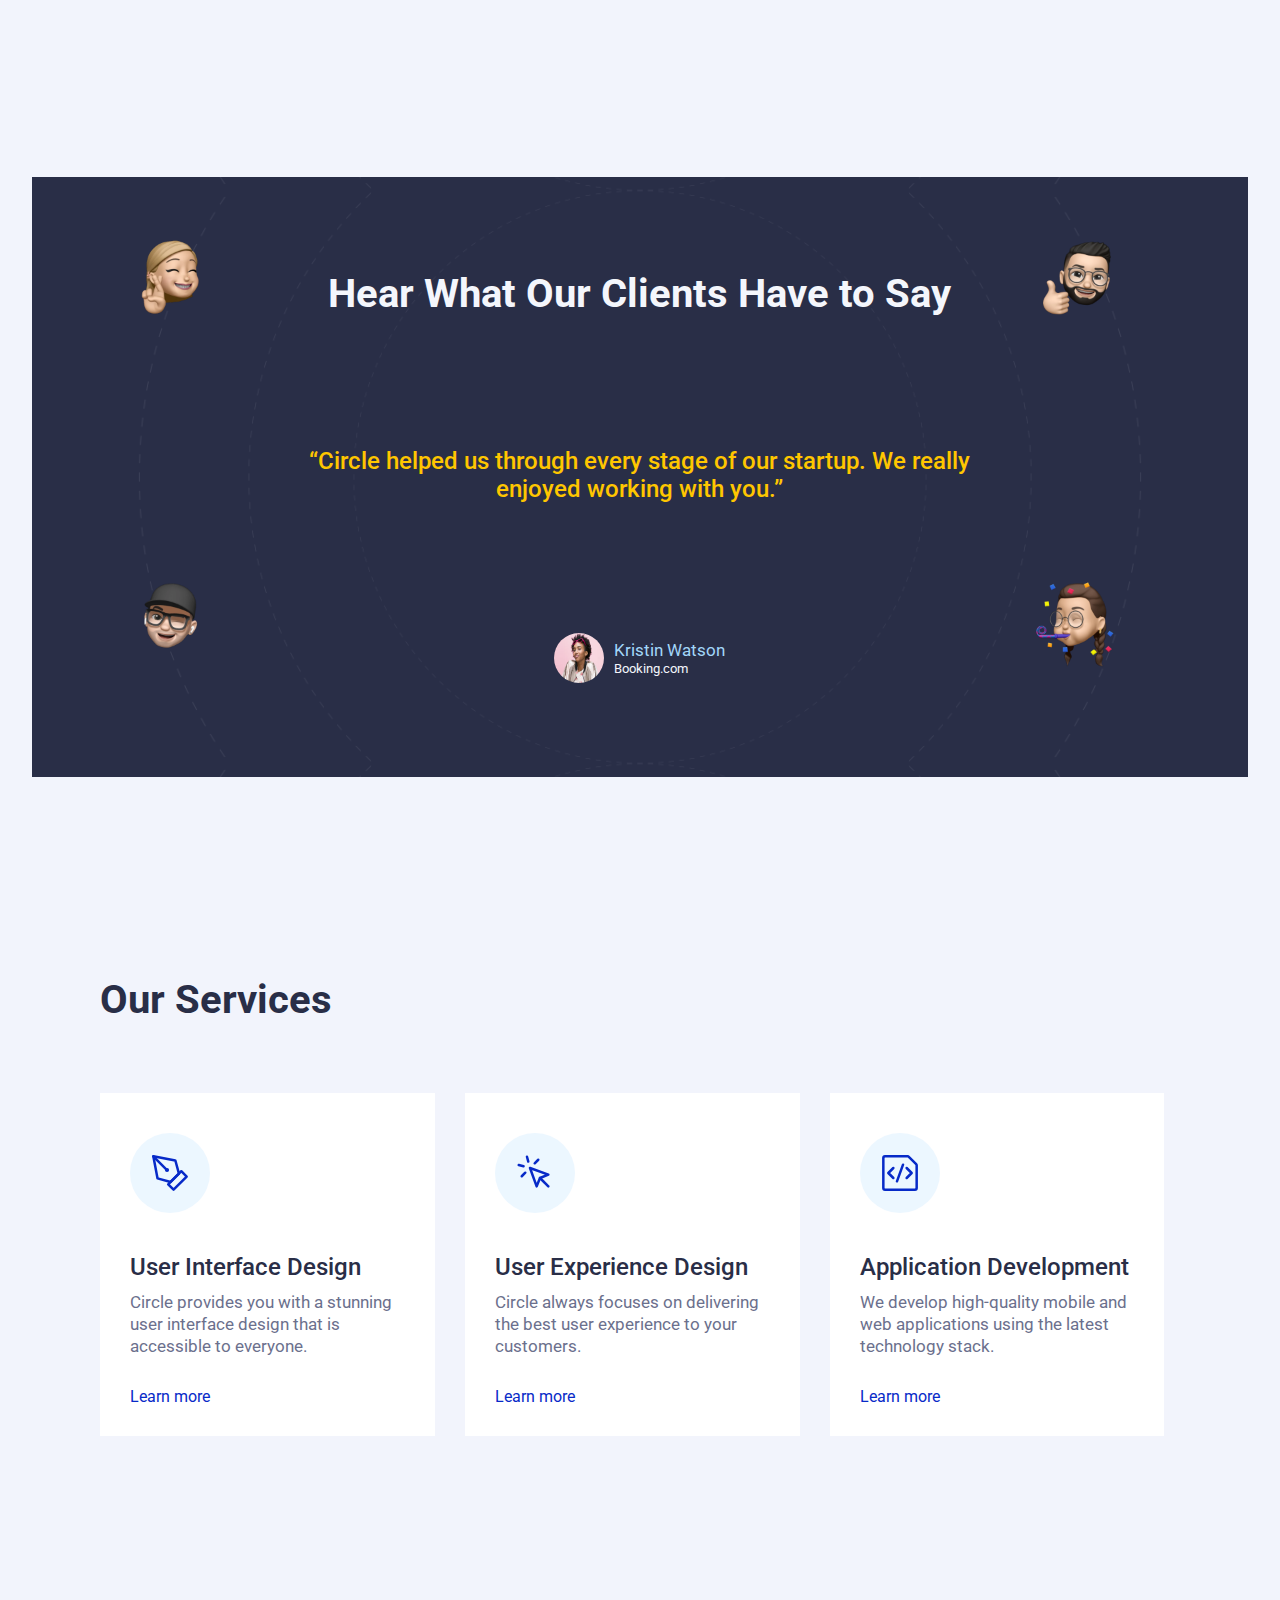
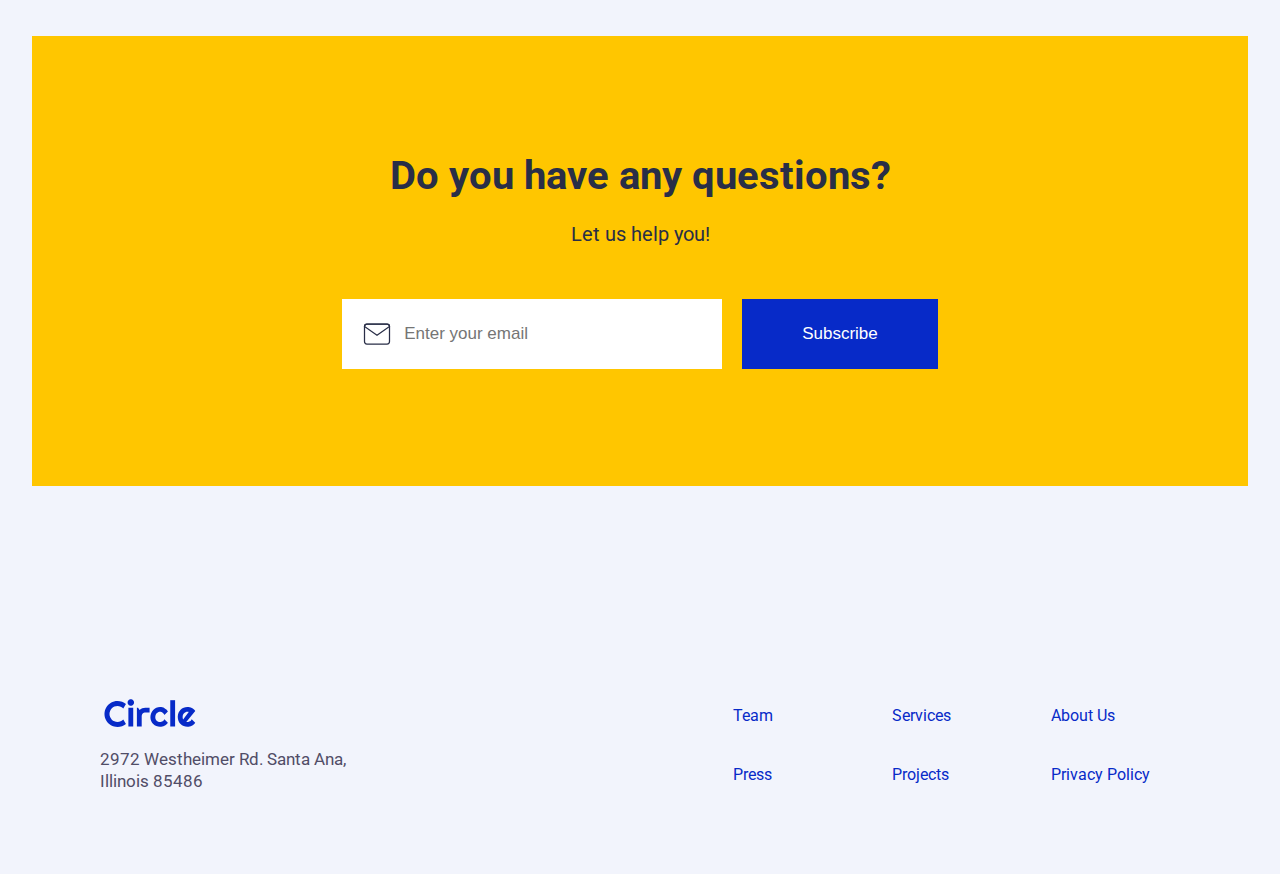
==== commit 559fd6ca: "Update index.html and projects.html" ====
--- a/html/index.html
+++ b/html/index.html
@@ -123,11 +123,10 @@
             src=""
             alt="First project image"
           />
-          <p class="body-medium individual-projects-title">Simplify</p>
+          <p class="body-medium individual-projects-title"></p>
           <p class="headline-regular individual-projects-theme">
-            UI Design & App Development
-          </p>
-          <a class="learn-more" href="#individual-project-page">Learn more</a>
+          </p>
+          <a class="learn-more" href="projects.html">Learn more</a>
         </article>
         <article class="individual-project">
           <img
@@ -135,11 +134,10 @@
             src=""
             alt="Second project image"
           />
-          <p class="body-medium individual-projects-title">Dashcoin</p>
+          <p class="body-medium individual-projects-title"></p>
           <p class="headline-regular individual-projects-theme">
-            Web Development
-          </p>
-          <a class="learn-more" href="#individual-project-page">Learn more</a>
+          </p>
+          <a class="learn-more" href="projects.html">Learn more</a>
         </article>
         <article class="individual-project">
           <img
@@ -147,11 +145,10 @@
             src=""
             alt="Third project image"
           />
-          <p class="body-medium individual-projects-title">Vectoridy</p>
+          <p class="body-medium individual-projects-title"></p>
           <p class="headline-regular individual-projects-theme">
-            User Experience Design
-          </p>
-          <a class="learn-more" href="#individual-project-page">Learn more</a>
+          </p>
+          <a class="learn-more" href="projects.html">Learn more</a>
         </article>
       </div>
     </section>
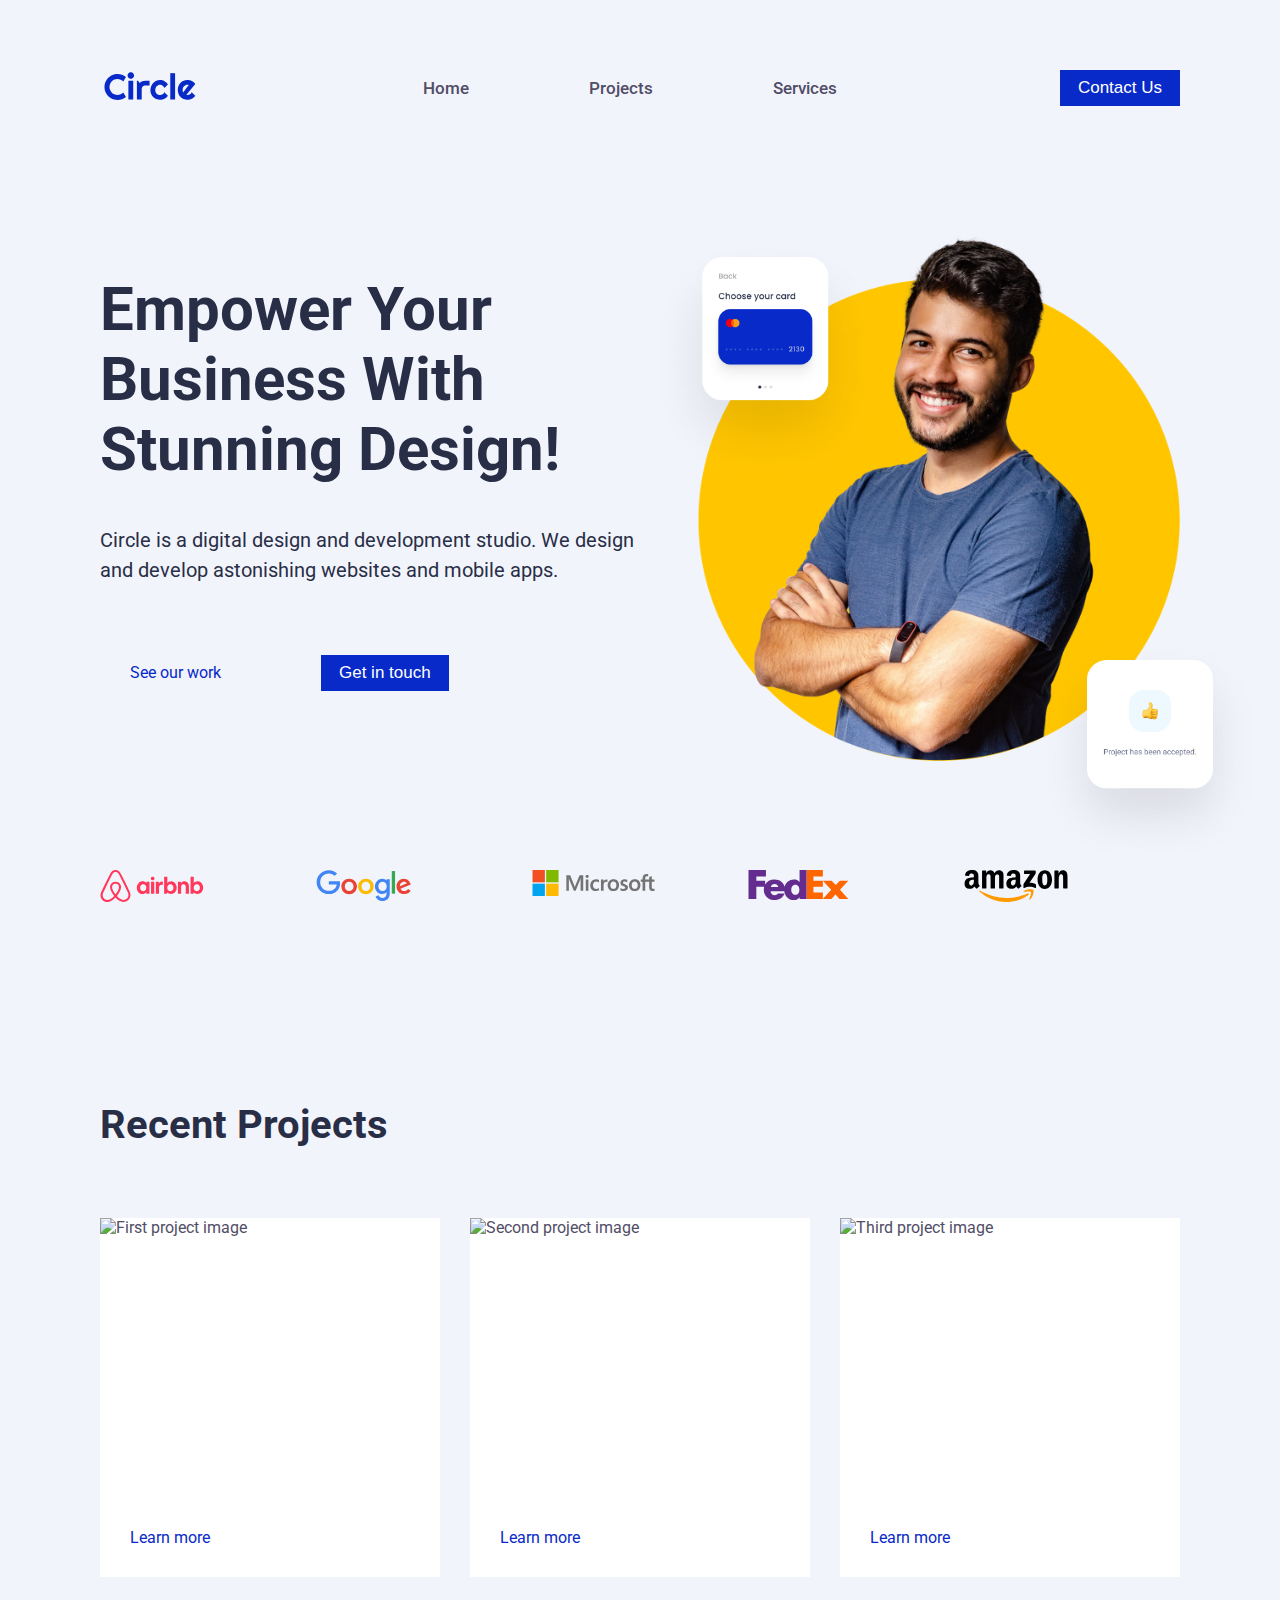
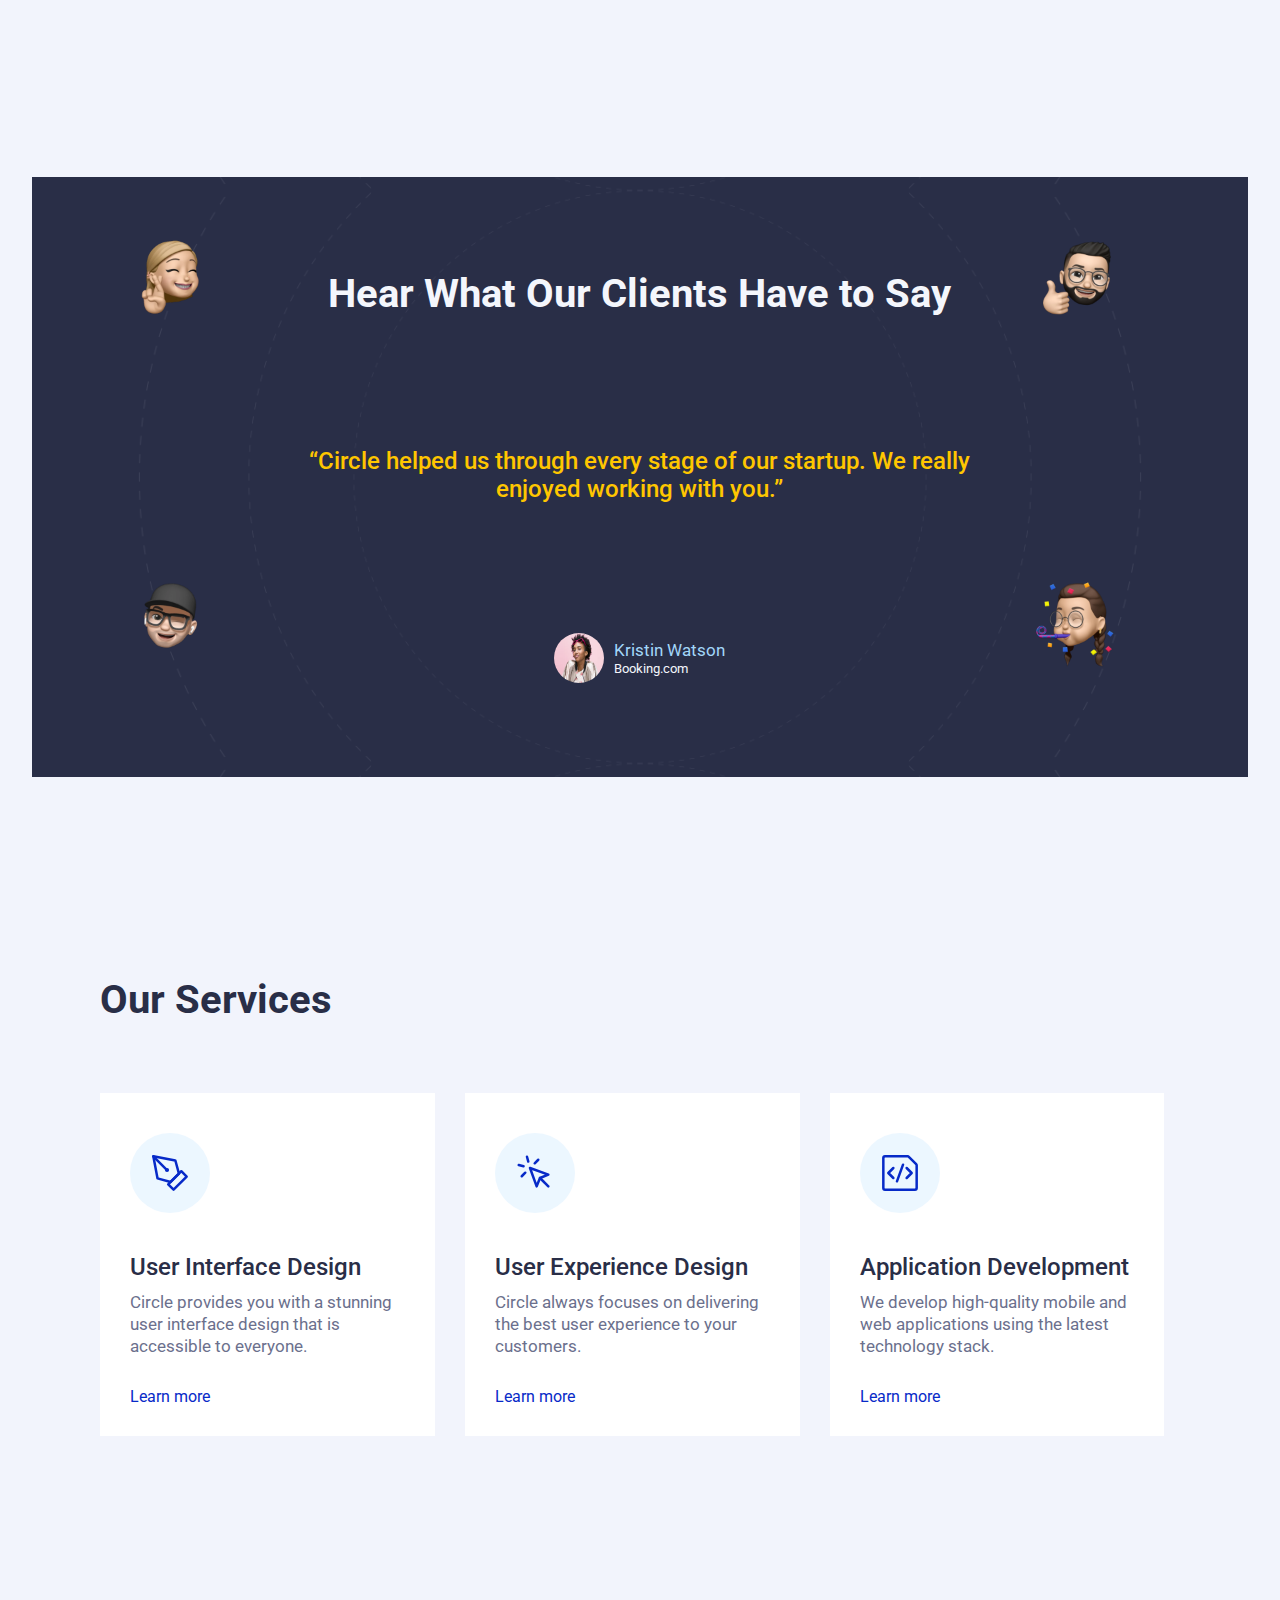
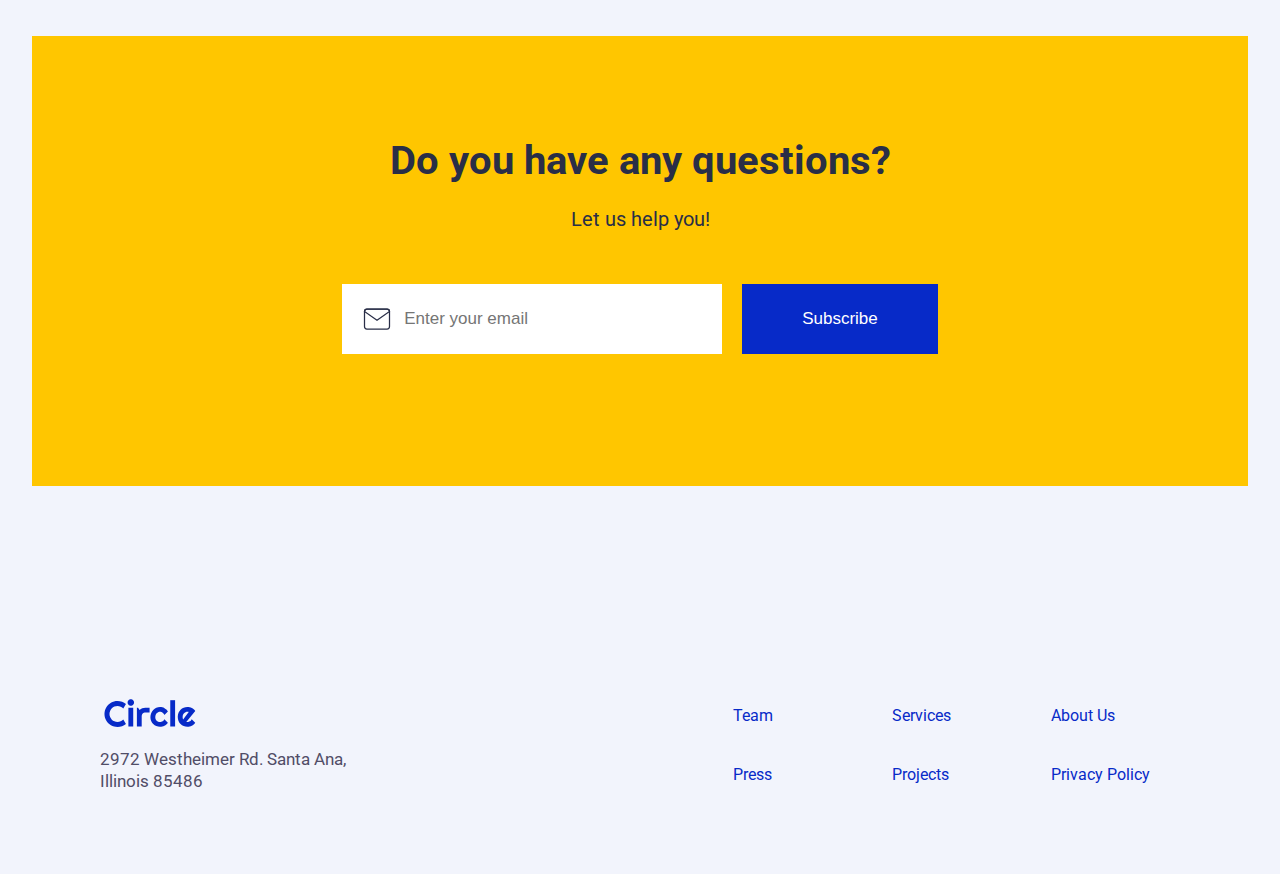
==== commit c12c66f8: "Minor changes to the subscription verification" ====
--- a/html/index.html
+++ b/html/index.html
@@ -240,12 +240,13 @@
           />
           <input
             class="email-input headline-regular"
-            type="email"
+            type="text"
             placeholder="Enter your email"
           />
         </div>
         <input class="btn subscribe-btn" type="submit" value="Subscribe" />
       </form>
+      <p class="subscribe-error-message"></p>
     </section>
     <!-- Footer section -->
     <footer class="footer-section">
--- a/css/style.css
+++ b/css/style.css
@@ -127,8 +127,8 @@
   line-height: 16px;
   margin: 0;
   color: red;
-}
-
+  margin: 15px;
+}
 
 
 /*--------------------------------------NAV SECTION----------------------------------------*/
@@ -149,9 +149,8 @@
   display: flex;
   align-items: center;
   justify-content: space-between;
-  margin: 70px 100px 70px 70px;
+  margin: 70px;
   transition: 0.3s ease-in-out;
-  /*Look for some transition / animation to get a X to close the burger menu*/
 }
 
 .nav-link,
